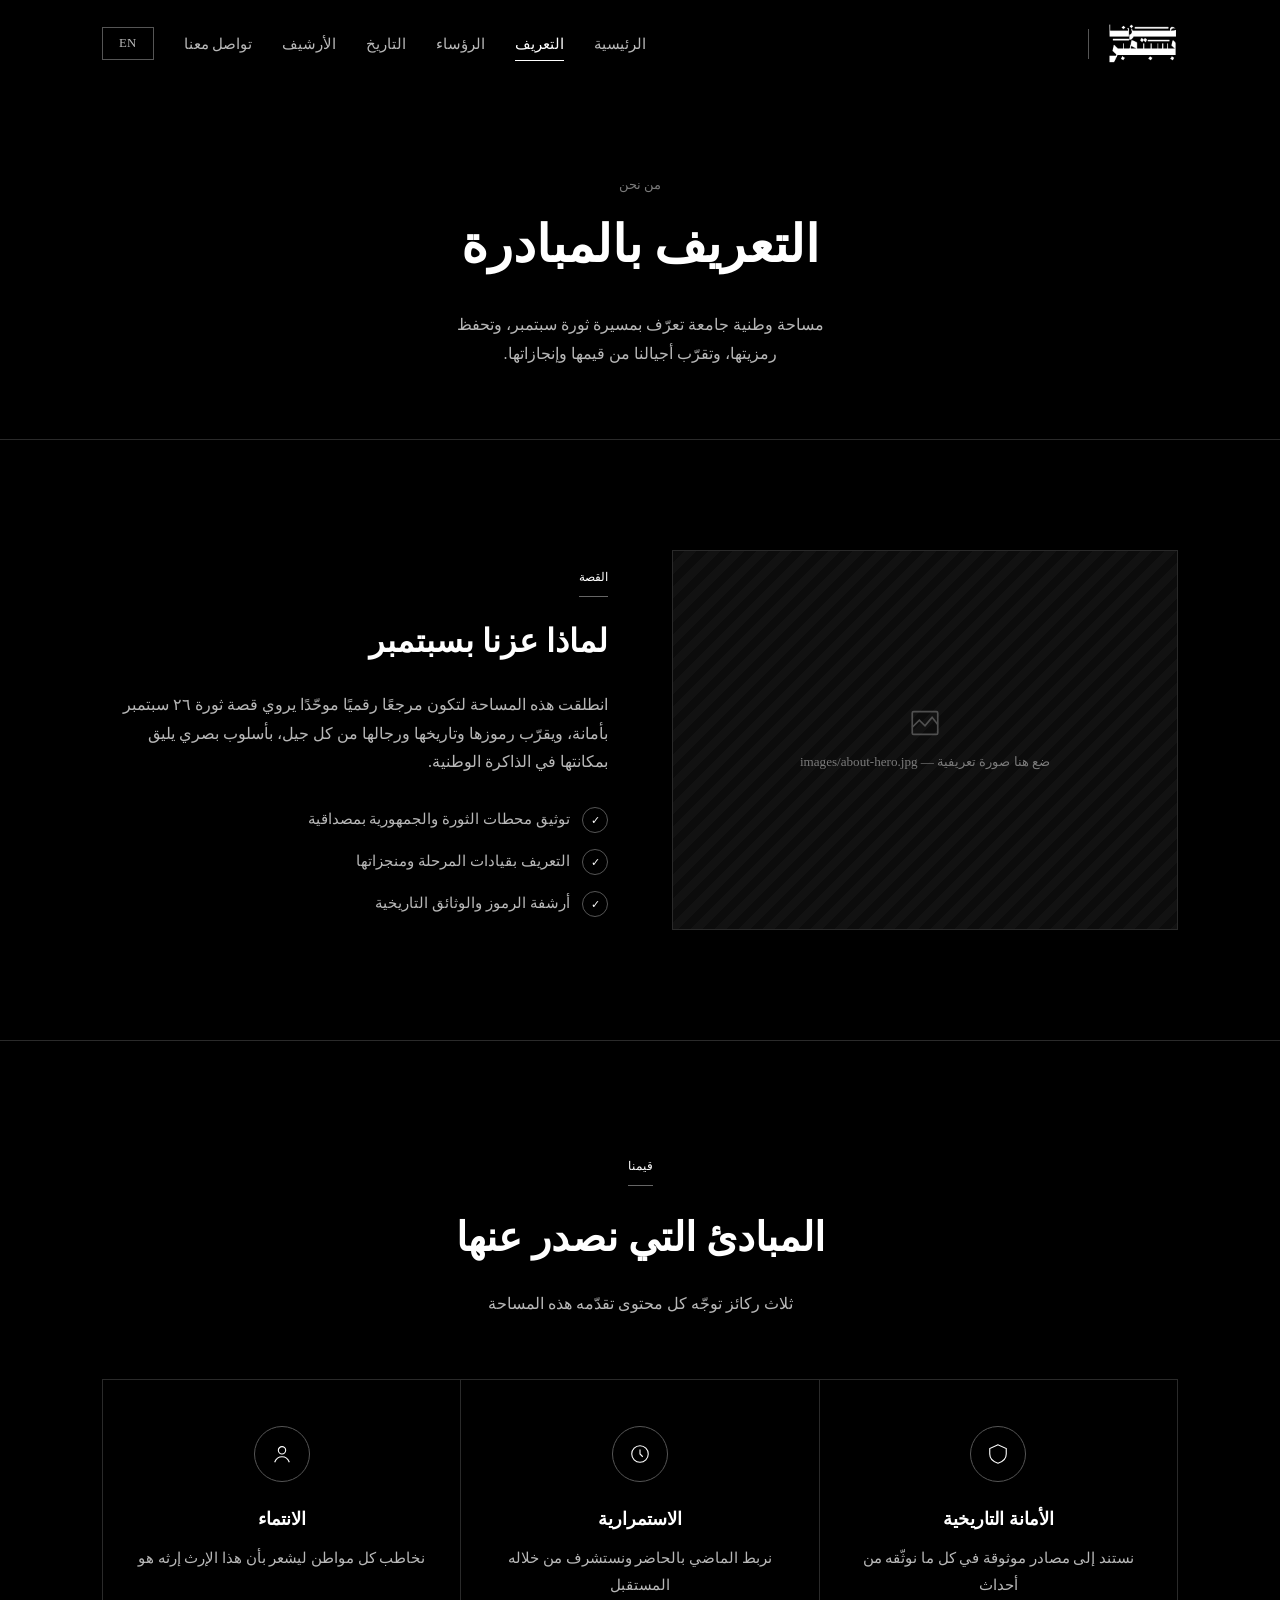
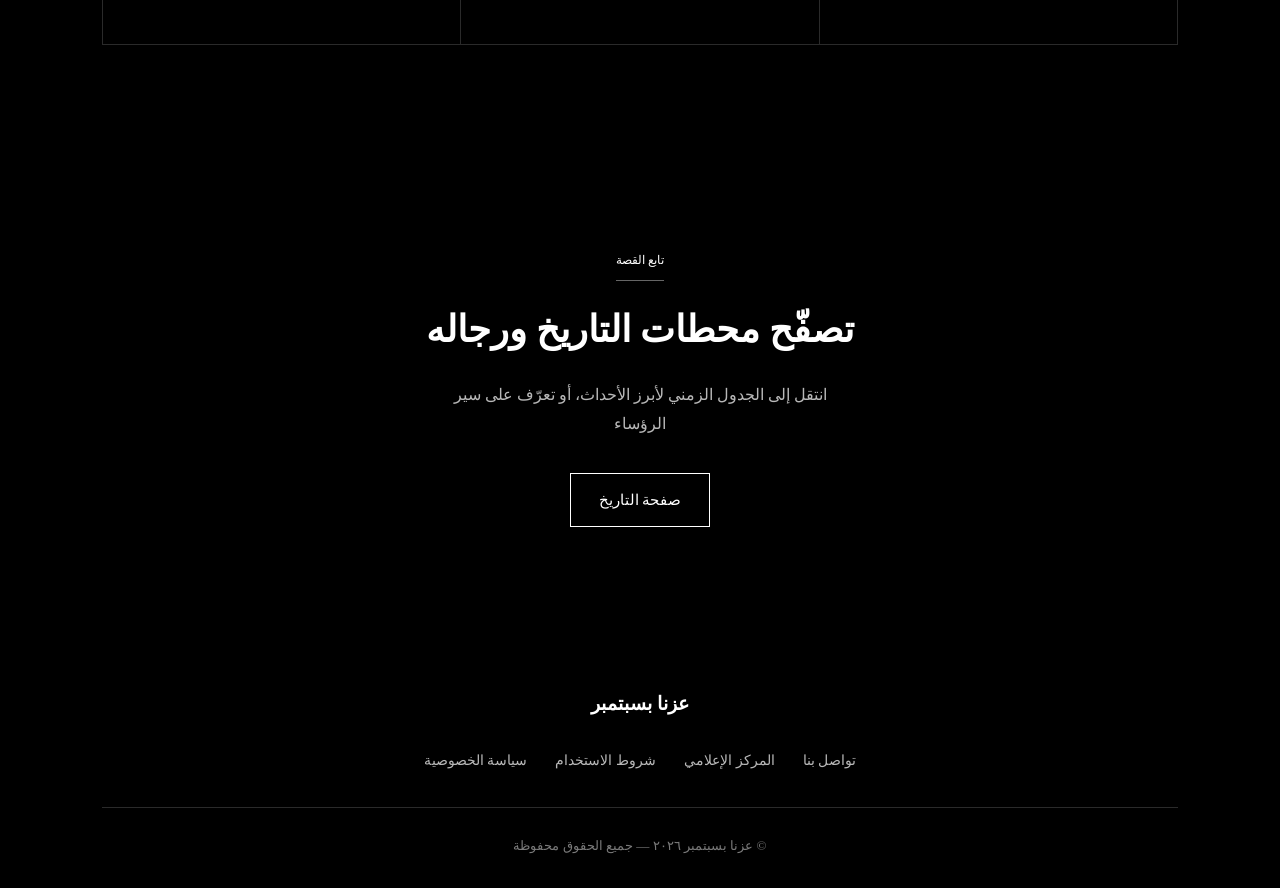
==== about.html @ acb082b2 "Add files via upload" ====
<!DOCTYPE html>
<html lang="ar" dir="rtl">
<head>
<meta charset="UTF-8">
<meta name="viewport" content="width=device-width, initial-scale=1.0">
<title data-ar="التعريف — عزنا بسبتمبر" data-en="About — Our September Pride">التعريف — عزنا بسبتمبر</title>
<link rel="stylesheet" href="css/style.css">
<script>
(function(){
  var ICONS = {
    building: '<rect x="3" y="9" width="18" height="12"/><path d="M3 9 12 3l9 6"/>',
    medal: '<circle cx="12" cy="8" r="5"/><path d="m8.5 13-2 8 5.5-3 5.5 3-2-8"/>',
    book: '<path d="M4 5c3-1.5 5.5-1.5 8 0v14c-2.5-1.5-5-1.5-8 0Z"/><path d="M20 5c-3-1.5-5.5-1.5-8 0v14c2.5-1.5 5-1.5 8 0Z"/>',
    flag: '<path d="M6 3v18"/><path d="M6 4h11l-2.5 3.5L17 11H6"/>',
    people: '<path d="M4 21c1.5-4 4.5-6 8-6s6.5 2 8 6"/><circle cx="12" cy="8" r="4"/>',
    doc: '<rect x="3" y="4" width="18" height="16" rx="1"/><path d="M3 15l5-5 4 4 5-6 4 5"/>',
    logo: '<path d="M12 2 3 6v6c0 5 4 8.5 9 10 5-1.5 9-5 9-10V6l-9-4Z"/><path d="m9 12 2 2 4-4"/>',
    person: '<circle cx="12" cy="8" r="4"/><path d="M4 21c1.6-4.5 4.8-7 8-7s6.4 2.5 8 7"/>'
  };
  function svgIcon(key, size){
    var p = ICONS[key] || ICONS.doc;
    var s = size || 34;
    return '<svg viewBox="0 0 24 24" fill="none" stroke="currentColor" stroke-width="1.2" width="' + s + '" height="' + s + '">' + p + '</svg>';
  }
  function lang(){
    return window.currentLang || (localStorage.getItem('site-lang') === 'en' ? 'en' : 'ar');
  }
  /* generic placeholder box: used when a content photo is missing */
  window.imgFallback = function(img, opts){
    opts = opts || {};
    var div = document.createElement('div');
    div.className = 'img-placeholder';
    if (opts.ratio) div.style.aspectRatio = opts.ratio;
    div.innerHTML = svgIcon(opts.icon, 34);
    var span = document.createElement('span');
    span.setAttribute('data-ar', opts.ar || '');
    span.setAttribute('data-en', opts.en || opts.ar || '');
    span.textContent = lang() === 'en' ? (opts.en || opts.ar || '') : (opts.ar || '');
    div.appendChild(span);
    if (img && img.replaceWith) img.replaceWith(div);
  };
  /* small header / hero logo mark: just swap in an icon, no box */
  window.logoFallback = function(img){
    if (img && img.parentElement) img.parentElement.innerHTML = svgIcon('logo', 20);
  };
  /* round president photo: swap in a person icon */
  window.personPhotoFallback = function(img){
    if (img && img.parentElement){
      img.parentElement.innerHTML = svgIcon('person', 40);
      var svg = img.parentElement.querySelector('svg');
      if (svg){ svg.style.margin = '36px auto'; svg.style.display = 'block'; svg.style.color = 'var(--text-dim)'; }
    }
  };
  /* small flag chip: just hide it if the flag image is missing */
  window.flagFallback = function(img){
    if (img && img.parentElement) img.parentElement.style.display = 'none';
  };
  /* hero logo video: fall back to the still image if the clip can't load */
  window.heroVideoFallback = function(video){
    if (video) video.style.display = 'none';
    var img = document.getElementById('hero-logo-img');
    if (img) img.style.display = 'block';
  };
})();
</script>
</head>
<body>

<header class="topbar">
  <div class="wrap header-flex">
    <div class="brand-cluster">
      <a href="index.html" class="brand-logo-link">
        <span class="brand-logo">
          <img src="images/logo.png" alt="شعار عزنا بسبتمبر" data-alt-ar="شعار عزنا بسبتمبر" data-alt-en="Our September Pride logo" loading="lazy"
               onerror="logoFallback(this)">
        </span>
      </a>
      <span class="header-divider" aria-hidden="true"></span>
    </div>

    <div class="nav-cluster">
      <ul class="nav-group">
        <li><a href="index.html" class="nav-link" data-ar="الرئيسية" data-en="Home">الرئيسية</a></li>
        <li><a href="about.html" class="nav-link" data-ar="التعريف" data-en="About">التعريف</a></li>
        <li><a href="presidents.html" class="nav-link" data-ar="الرؤساء" data-en="Presidents">الرؤساء</a></li>
        <li><a href="history.html" class="nav-link" data-ar="التاريخ" data-en="History">التاريخ</a></li>
        <li><a href="archive.html" class="nav-link" data-ar="الأرشيف" data-en="Archive">الأرشيف</a></li>
        <li><a href="contact.html" class="nav-link" data-ar="تواصل معنا" data-en="Contact">تواصل معنا</a></li>
      </ul>
      <button class="lang-toggle" id="lang-toggle" type="button" aria-label="Switch language / تبديل اللغة">EN</button>
      <button class="nav-toggle" aria-label="فتح القائمة" aria-expanded="false"><span></span></button>
    </div>

    <nav class="nav">
      <a href="index.html" class="nav-link" data-ar="الرئيسية" data-en="Home">الرئيسية</a>
      <a href="about.html" class="nav-link" data-ar="التعريف" data-en="About">التعريف</a>
      <a href="presidents.html" class="nav-link" data-ar="الرؤساء" data-en="Presidents">الرؤساء</a>
      <a href="history.html" class="nav-link" data-ar="التاريخ" data-en="History">التاريخ</a>
      <a href="archive.html" class="nav-link" data-ar="الأرشيف" data-en="Archive">الأرشيف</a>
      <a href="contact.html" class="nav-link" data-ar="تواصل معنا" data-en="Contact">تواصل معنا</a>
    </nav>
  </div>
</header>

<main>

  <section class="page-header">
    <span class="hero-eyebrow" data-ar="من نحن" data-en="Who We Are">من نحن</span>
    <h1 data-ar="التعريف بالمبادرة" data-en="About the Initiative">التعريف بالمبادرة</h1>
    <p class="lead" data-ar="مساحة وطنية جامعة تعرّف بمسيرة ثورة سبتمبر، وتحفظ رمزيتها، وتقرّب أجيالنا من قيمها وإنجازاتها."
       data-en="A unifying national space that introduces the journey of the September revolution, preserves its symbolism, and brings its values and achievements closer to our generations.">
       مساحة وطنية جامعة تعرّف بمسيرة ثورة سبتمبر، وتحفظ رمزيتها، وتقرّب أجيالنا من قيمها وإنجازاتها.
    </p>
  </section>

  <section class="section">
    <div class="wrap split reveal">
      <div class="split-media">
        <img src="images/about-hero.jpg" alt="صورة تعريفية" data-alt-ar="صورة تعريفية" data-alt-en="Introductory photo" loading="lazy"
             onerror="imgFallback(this,{icon:'doc',ratio:'4/3',ar:'ضع هنا صورة تعريفية — images/about-hero.jpg',en:'Add an introductory photo here — images/about-hero.jpg'})">
      </div>
      <div class="split-body">
        <span class="eyebrow" data-ar="القصة" data-en="The Story">القصة</span>
        <h3 data-ar="لماذا عزنا بسبتمبر" data-en="Why &quot;Our September Pride&quot;">لماذا عزنا بسبتمبر</h3>
        <p data-ar="انطلقت هذه المساحة لتكون مرجعًا رقميًا موحّدًا يروي قصة ثورة ٢٦ سبتمبر بأمانة، ويقرّب رموزها وتاريخها ورجالها من كل جيل، بأسلوب بصري يليق بمكانتها في الذاكرة الوطنية."
           data-en="This space was launched to be a unified digital reference that tells the story of the September 26 revolution faithfully, bringing its symbols, history, and figures closer to every generation, in a visual style befitting its place in the national memory.">
           انطلقت هذه المساحة لتكون مرجعًا رقميًا موحّدًا يروي قصة ثورة ٢٦ سبتمبر بأمانة، ويقرّب رموزها وتاريخها ورجالها من كل جيل، بأسلوب بصري يليق بمكانتها في الذاكرة الوطنية.
        </p>
        <ul class="check-list">
          <li><span class="dot">✓</span><span data-ar="توثيق محطات الثورة والجمهورية بمصداقية" data-en="Documenting the milestones of the revolution and the republic with credibility">توثيق محطات الثورة والجمهورية بمصداقية</span></li>
          <li><span class="dot">✓</span><span data-ar="التعريف بقيادات المرحلة ومنجزاتها" data-en="Introducing the era's leaders and their achievements">التعريف بقيادات المرحلة ومنجزاتها</span></li>
          <li><span class="dot">✓</span><span data-ar="أرشفة الرموز والوثائق التاريخية" data-en="Archiving national symbols and historical documents">أرشفة الرموز والوثائق التاريخية</span></li>
        </ul>
      </div>
    </div>
  </section>

  <section class="section" style="border-bottom:none">
    <div class="wrap">
      <div class="section-head reveal">
        <span class="eyebrow" data-ar="قيمنا" data-en="Our Values">قيمنا</span>
        <h2 data-ar="المبادئ التي نصدر عنها" data-en="The Principles We Stand On">المبادئ التي نصدر عنها</h2>
        <p data-ar="ثلاث ركائز توجّه كل محتوى تقدّمه هذه المساحة" data-en="Three pillars guide every piece of content this space provides">ثلاث ركائز توجّه كل محتوى تقدّمه هذه المساحة</p>
      </div>

      <div class="grid-3 reveal-stagger">
        <div class="card">
          <div class="card-icon">
            <svg viewBox="0 0 24 24" fill="none" stroke="currentColor" stroke-width="1.2"><path d="M12 2 3 6v6c0 5 4 8.5 9 10 5-1.5 9-5 9-10V6l-9-4Z"/></svg>
          </div>
          <h3 data-ar="الأمانة التاريخية" data-en="Historical Integrity">الأمانة التاريخية</h3>
          <p data-ar="نستند إلى مصادر موثوقة في كل ما نوثّقه من أحداث" data-en="We rely on credible sources for everything we document">نستند إلى مصادر موثوقة في كل ما نوثّقه من أحداث</p>
        </div>
        <div class="card">
          <div class="card-icon">
            <svg viewBox="0 0 24 24" fill="none" stroke="currentColor" stroke-width="1.2"><circle cx="12" cy="12" r="9"/><path d="M12 7v5l3 3"/></svg>
          </div>
          <h3 data-ar="الاستمرارية" data-en="Continuity">الاستمرارية</h3>
          <p data-ar="نربط الماضي بالحاضر ونستشرف من خلاله المستقبل" data-en="We connect the past with the present and look ahead to the future through it">نربط الماضي بالحاضر ونستشرف من خلاله المستقبل</p>
        </div>
        <div class="card">
          <div class="card-icon">
            <svg viewBox="0 0 24 24" fill="none" stroke="currentColor" stroke-width="1.2"><path d="M4 21c1.5-4 4.5-6 8-6s6.5 2 8 6"/><circle cx="12" cy="8" r="4"/></svg>
          </div>
          <h3 data-ar="الانتماء" data-en="Belonging">الانتماء</h3>
          <p data-ar="نخاطب كل مواطن ليشعر بأن هذا الإرث إرثه هو" data-en="We speak to every citizen so they feel this legacy is truly their own">نخاطب كل مواطن ليشعر بأن هذا الإرث إرثه هو</p>
        </div>
      </div>
    </div>
  </section>

  <section class="cta-band reveal">
    <span class="eyebrow" data-ar="تابع القصة" data-en="Follow the Story">تابع القصة</span>
    <h2 data-ar="تصفّح محطات التاريخ ورجاله" data-en="Browse the milestones of history and its figures">تصفّح محطات التاريخ ورجاله</h2>
    <p data-ar="انتقل إلى الجدول الزمني لأبرز الأحداث، أو تعرّف على سير الرؤساء" data-en="Go to the timeline of key events, or learn about the presidents' biographies">انتقل إلى الجدول الزمني لأبرز الأحداث، أو تعرّف على سير الرؤساء</p>
    <a href="history.html" class="btn btn-accent" data-ar="صفحة التاريخ" data-en="History Page">صفحة التاريخ</a>
  </section>

</main>

<footer>
  <div class="wrap">
    <div class="footer-brand" data-ar="عزنا بسبتمبر" data-en="Our September Pride">عزنا بسبتمبر</div>
    <ul class="footer-links">
      <li><a href="contact.html" data-ar="تواصل بنا" data-en="Contact Us">تواصل بنا</a></li>
      <li><a href="#" data-ar="المركز الإعلامي" data-en="Media Center">المركز الإعلامي</a></li>
      <li><a href="#" data-ar="شروط الاستخدام" data-en="Terms of Use">شروط الاستخدام</a></li>
      <li><a href="#" data-ar="سياسة الخصوصية" data-en="Privacy Policy">سياسة الخصوصية</a></li>
    </ul>
    <div class="footer-bottom" data-ar="© عزنا بسبتمبر ٢٠٢٦ — جميع الحقوق محفوظة" data-en="© Our September Pride 2026 — All rights reserved">© عزنا بسبتمبر ٢٠٢٦ — جميع الحقوق محفوظة</div>
  </div>
</footer>

<script src="js/script.js"></script>
</body>
</html>
---- css/style.css ----
/* ===========================================================
   عزنا بسبتمبر — Shared stylesheet
   =========================================================== */

:root{
  --bg:            #000000;
  --bg-panel:      #0c0c0c;
  --bg-panel-2:    #121212;
  --border:        #2a2a2a;
  --border-hover:  #555555;
  --text:          #ffffff;
  --text-muted:    #b8b8b8;
  --text-dim:      #7a7a7a;
  --accent:        #ffffff;
  --accent-dim:    rgba(255,255,255,.4);

  --font-display: 'Times New Roman', Times, 'Traditional Arabic', serif;
  --font-body:    'Times New Roman', Times, 'Traditional Arabic', serif;

  --container: 1140px;
  --radius: 2px;
  --dur: .6s;
  --ease: cubic-bezier(.22,.8,.28,1);
}

*,*::before,*::after{ box-sizing:border-box; }

html{ scroll-behavior:smooth; }

@media (prefers-reduced-motion: reduce){
  html{ scroll-behavior:auto; }
  *,*::before,*::after{ animation-duration:.001ms !important; animation-iteration-count:1 !important; transition-duration:.001ms !important; scroll-behavior:auto !important; }
}

body{
  margin:0;
  background:var(--bg);
  color:var(--text);
  font-family:var(--font-body);
  font-weight:400;
  line-height:1.8;
  direction:rtl;
  -webkit-font-smoothing:antialiased;
  overflow-x:hidden;
}

img{ max-width:100%; display:block; }

a{ color:inherit; text-decoration:none; }

::selection{ background:var(--accent); color:#0a0a0a; }

:focus-visible{
  outline:2px solid var(--accent);
  outline-offset:3px;
}

.wrap{
  max-width:var(--container);
  margin:0 auto;
  padding:0 32px;
}

h1,h2,h3,h4{
  font-family:var(--font-display);
  font-weight:800;
  margin:0;
  letter-spacing:0;
}

p{ margin:0; }

/* ---------- top bar ---------- */

.topbar{
  position:fixed;
  inset:0 0 auto 0;
  z-index:100;
  background:rgba(0,0,0,.72);
  backdrop-filter:blur(10px);
  -webkit-backdrop-filter:blur(10px);
  border-bottom:1px solid transparent;
  transition:border-color .4s var(--ease), background .4s var(--ease);
}
.topbar.is-scrolled{
  border-bottom-color:var(--border);
  background:rgba(0,0,0,.92);
}

.topbar .wrap{
  height:88px;
}

.header-flex{
  display:flex;
  align-items:center;
  justify-content:space-between;
  gap:20px;
}

.brand-cluster{
  display:flex;
  align-items:center;
  gap:20px;
  flex:none;
}

.brand-logo-link{
  display:flex;
  flex:none;
}
.brand-logo{
  display:inline-flex;
  align-items:center;
}
.brand-logo img{
  display:block;
  height:44px;
  width:auto;
  max-width:170px;
  object-fit:contain;
}
.brand-logo svg{ width:22px; height:22px; color:var(--text-dim); }

.header-divider{
  flex:none;
  width:1px;
  height:30px;
  background:var(--border-hover);
}

.nav-cluster{
  display:flex;
  align-items:center;
  gap:16px;
  flex:none;
}

.nav-group{
  display:flex;
  align-items:center;
  gap:2px;
  list-style:none;
  margin:0; padding:0;
}

.nav-link{
  display:block;
  padding:10px 14px;
  font-size:.92rem;
  color:var(--text-muted);
  border-radius:var(--radius);
  position:relative;
  white-space:nowrap;
  transition:color .25s var(--ease);
}
.nav-link::after{
  content:'';
  position:absolute;
  right:14px; left:14px; bottom:6px;
  height:1px;
  background:var(--accent);
  transform:scaleX(0);
  transform-origin:left;
  transition:transform .35s var(--ease);
}
.nav-link:hover,.nav-link.is-active{ color:var(--text); }
.nav-link:hover::after,.nav-link.is-active::after{ transform:scaleX(1); }

.lang-toggle{
  flex:none;
  border:1px solid var(--border-hover);
  background:transparent;
  color:var(--text-muted);
  font-family:var(--font-display);
  font-size:.8rem;
  letter-spacing:.02em;
  padding:8px 16px;
  cursor:pointer;
  transition:color .25s var(--ease), border-color .25s var(--ease);
}
.lang-toggle:hover{ color:var(--text); border-color:var(--text); }

/* mobile overlay nav — hidden on desktop, replaced by .nav-group */
.nav{
  display:none;
  list-style:none;
  margin:0; padding:0;
}

.nav-toggle{
  display:none;
  flex:none;
  width:40px; height:40px;
  border:1px solid var(--border);
  background:transparent;
  color:var(--text);
  align-items:center;
  justify-content:center;
  cursor:pointer;
}
.nav-toggle span{
  position:relative;
  width:16px; height:1px;
  background:var(--text);
}
.nav-toggle span::before,.nav-toggle span::after{
  content:'';
  position:absolute; right:0; left:0;
  height:1px; background:var(--text);
  transition:transform .3s var(--ease);
}
.nav-toggle span::before{ top:-5px; }
.nav-toggle span::after{ top:5px; }


/* ---------- hero ---------- */

.hero{
  min-height:92vh;
  display:flex;
  flex-direction:column;
  align-items:center;
  justify-content:center;
  text-align:center;
  padding:140px 32px 80px;
  position:relative;
}

/* ---------- gentle falling sparkles (reusable) ----------
   Usage: add  <div class="sparkle-field" data-sparkle-count="14" aria-hidden="true"></div>
   as the FIRST child of any element with position:relative (or add
   position:relative to it) and script.js will populate it with that
   many softly falling, twinkling dots. Keep the count modest (10–18)
   so it stays a quiet accent, not a snowstorm. */
.sparkle-field{
  position:absolute;
  inset:0;
  overflow:hidden;
  pointer-events:none;
  z-index:-1;
}
.sparkle{
  position:absolute;
  top:-4%;
  border-radius:50%;
  background:rgba(255,255,255,.9);
  box-shadow:0 0 6px 1px rgba(255,255,255,.35);
  opacity:0;
  animation-name:sparkle-fall;
  animation-timing-function:linear;
  animation-iteration-count:infinite;
}
@keyframes sparkle-fall{
  0%{ top:-4%; opacity:0; transform:translateX(0) scale(.5); }
  10%{ opacity:.85; }
  50%{ transform:translateX(8px) scale(1); }
  88%{ opacity:.5; }
  100%{ top:104%; opacity:0; transform:translateX(-6px) scale(.75); }
}

.hero-logo{
  width:132px;
  height:132px;
  margin-bottom:34px;
  border:1px solid var(--border-hover);
  display:grid;
  place-items:center;
  overflow:hidden;
  opacity:0;
  animation:rise 1s var(--ease) 0s forwards;
}
.hero-logo-media{
  width:100%;
  height:100%;
  object-fit:contain;
  background:var(--bg-panel);
}

.hero-eyebrow{
  font-size:.8rem;
  color:var(--text-dim);
  margin-bottom:22px;
  opacity:0;
  animation:rise .8s var(--ease) .1s forwards;
}

.hero h1{
  font-size:clamp(2.6rem, 7vw, 5.2rem);
  line-height:1.08;
  max-width:16ch;
  opacity:0;
  animation:rise 1s var(--ease) .25s forwards;
}

.hero p.lead{
  margin-top:26px;
  max-width:46ch;
  color:var(--text-muted);
  font-size:1.05rem;
  opacity:0;
  animation:rise 1s var(--ease) .45s forwards;
}

.hero-scroll{
  position:absolute;
  bottom:36px; right:50%;
  transform:translateX(50%);
  width:1px; height:52px;
  background:linear-gradient(var(--text-dim), transparent);
  opacity:0;
  animation:rise .8s var(--ease) .8s forwards;
}
.hero-scroll::after{
  content:'';
  position:absolute; top:0; right:-2px;
  width:5px; height:5px;
  border-radius:50%;
  background:var(--accent);
  animation:scrollDot 2.2s ease-in-out infinite;
}

@keyframes rise{
  from{ opacity:0; transform:translateY(18px); }
  to{ opacity:1; transform:translateY(0); }
}
@keyframes scrollDot{
  0%{ transform:translateY(0); opacity:1; }
  80%{ opacity:0; }
  100%{ transform:translateY(46px); opacity:0; }
}

/* ---------- page header (inner pages) ---------- */

.page-header{
  padding:170px 32px 70px;
  text-align:center;
  border-bottom:1px solid var(--border);
}
.page-header .hero-eyebrow{ animation-delay:.05s; }
.page-header h1{
  font-size:clamp(2.1rem, 5vw, 3.2rem);
  opacity:0;
  animation:rise .9s var(--ease) .15s forwards;
}
.page-header p.lead{
  opacity:0;
  animation:rise .9s var(--ease) .3s forwards;
  margin:20px auto 0;
  max-width:52ch;
  color:var(--text-muted);
}

/* ---------- reveal on scroll ---------- */

.reveal{
  opacity:0;
  transform:translateY(28px);
  transition:opacity .8s var(--ease), transform .8s var(--ease);
}
.reveal.is-visible{
  opacity:1;
  transform:translateY(0);
}
.reveal-stagger > *{
  opacity:0;
  transform:translateY(22px);
  transition:opacity .7s var(--ease), transform .7s var(--ease);
}
.reveal-stagger.is-visible > *{ opacity:1; transform:translateY(0); }
.reveal-stagger.is-visible > *:nth-child(1){ transition-delay:.05s; }
.reveal-stagger.is-visible > *:nth-child(2){ transition-delay:.15s; }
.reveal-stagger.is-visible > *:nth-child(3){ transition-delay:.25s; }
.reveal-stagger.is-visible > *:nth-child(4){ transition-delay:.35s; }
.reveal-stagger.is-visible > *:nth-child(5){ transition-delay:.45s; }
.reveal-stagger.is-visible > *:nth-child(6){ transition-delay:.55s; }

/* ---------- section shell ---------- */

.section{
  padding:110px 32px;
  border-bottom:1px solid var(--border);
}
.section-head{
  text-align:center;
  max-width:640px;
  margin:0 auto 60px;
}
.section-head h2{
  font-size:clamp(1.7rem, 3.4vw, 2.5rem);
}
.section-head p{
  margin-top:16px;
  color:var(--text-muted);
}
.eyebrow{
  display:inline-block;
  font-size:.78rem;
  color:var(--accent);
  margin-bottom:16px;
  padding-bottom:8px;
  border-bottom:1px solid var(--accent-dim);
}

/* ---------- split (image / text) ---------- */

.split{
  display:grid;
  grid-template-columns:1fr 1fr;
  gap:64px;
  align-items:center;
}
.split.is-reversed{ direction:ltr; }
.split.is-reversed > *{ direction:rtl; }

.split-media{
  position:relative;
  border:1px solid var(--border);
  overflow:hidden;
}
.split-media img{
  width:100%; height:100%;
  object-fit:cover;
  aspect-ratio:4/3;
  filter:grayscale(1) contrast(1.05);
  transition:transform 1.4s var(--ease), filter .6s ease;
}
.split-media:hover img{ transform:scale(1.05); filter:grayscale(.4) contrast(1.05); }

.split-body h3{
  font-size:clamp(1.5rem, 3vw, 2rem);
  margin-bottom:20px;
}
.split-body p{ color:var(--text-muted); }

.check-list{
  list-style:none;
  margin:28px 0 0;
  padding:0;
  display:flex;
  flex-direction:column;
  gap:14px;
}
.check-list li{
  display:flex;
  align-items:flex-start;
  gap:12px;
  color:var(--text-muted);
  font-size:.96rem;
}
.check-list .dot{
  flex:none;
  width:26px; height:26px;
  border:1px solid var(--border-hover);
  border-radius:50%;
  display:grid;
  place-items:center;
  color:var(--accent);
  font-size:.7rem;
  margin-top:2px;
}

/* ---------- image placeholder ---------- */

.img-placeholder{
  width:100%; height:100%;
  aspect-ratio:4/3;
  display:flex;
  flex-direction:column;
  align-items:center;
  justify-content:center;
  gap:10px;
  background:
    linear-gradient(135deg, var(--bg-panel) 25%, var(--bg-panel-2) 25%, var(--bg-panel-2) 50%, var(--bg-panel) 50%, var(--bg-panel) 75%, var(--bg-panel-2) 75%, var(--bg-panel-2));
  background-size:24px 24px;
  color:var(--text-dim);
  text-align:center;
  font-size:.82rem;
  padding:20px;
}
.img-placeholder svg{ width:34px; height:34px; opacity:.6; }

/* ---------- card grid ---------- */

.grid-3{
  display:grid;
  grid-template-columns:repeat(3,1fr);
  gap:1px;
  background:var(--border);
  border:1px solid var(--border);
}
.grid-2{
  display:grid;
  grid-template-columns:repeat(2,1fr);
  gap:1px;
  background:var(--border);
  border:1px solid var(--border);
}

.card{
  background:var(--bg);
  padding:46px 32px;
  text-align:center;
  transition:background .35s var(--ease);
}
.card:hover{ background:var(--bg-panel); }
.card-icon{
  width:56px; height:56px;
  margin:0 auto 22px;
  border:1px solid var(--border-hover);
  border-radius:50%;
  display:grid;
  place-items:center;
  color:var(--accent);
  transition:border-color .3s var(--ease), transform .3s var(--ease);
}
.card:hover .card-icon{ border-color:var(--accent); transform:translateY(-3px); }
.card-icon svg{ width:22px; height:22px; }
.card h3{
  font-size:1.1rem;
  margin-bottom:10px;
}
.card p{ color:var(--text-muted); font-size:.92rem; }

/* ---------- media card (archive-style) ---------- */

.media-card{
  position:relative;
  border:1px solid var(--border);
  aspect-ratio:16/11;
  overflow:hidden;
  display:block;
}
.media-card img{
  width:100%; height:100%;
  object-fit:cover;
  filter:grayscale(1);
  transition:transform 1.2s var(--ease), filter .5s ease;
}
.media-card:hover img{ transform:scale(1.08); filter:grayscale(.3); }
.media-card::before{
  content:'';
  position:absolute; inset:0;
  background:linear-gradient(to top, rgba(0,0,0,.82) 0%, rgba(0,0,0,.15) 55%, transparent 100%);
}
.media-card-label{
  position:absolute;
  right:0; left:0; bottom:0;
  padding:22px;
  font-family:var(--font-display);
  font-weight:700;
  font-size:1.05rem;
  text-align:center;
}

/* ---------- timeline (history page) ---------- */

.timeline{
  position:relative;
  max-width:760px;
  margin:0 auto;
  padding-top:10px;
}
.timeline::before{
  content:'';
  position:absolute;
  top:0; bottom:0; right:calc(50% - .5px);
  width:1px;
  background:var(--border);
}
.timeline-item{
  position:relative;
  width:50%;
  padding:0 44px 70px;
}
.timeline-item:nth-child(odd){ margin-right:50%; }
.timeline-item:nth-child(even){ margin-right:0; text-align:left; direction:ltr; }
.timeline-item:nth-child(even) .timeline-body{ direction:rtl; text-align:right; }
.timeline-item::before{
  content:'';
  position:absolute;
  top:6px;
  width:11px; height:11px;
  border-radius:50%;
  background:var(--bg);
  border:2px solid var(--accent);
}
.timeline-item:nth-child(odd)::before{ right:-6px; }
.timeline-item:nth-child(even)::before{ left:-6px; }
.timeline-year{
  font-family:var(--font-display);
  font-weight:800;
  color:var(--accent);
  font-size:1.1rem;
  margin-bottom:8px;
  display:block;
}
.timeline-body h3{ font-size:1.15rem; margin-bottom:8px; }
.timeline-body p{ color:var(--text-muted); font-size:.94rem; }
.timeline-media{
  border:1px solid var(--border);
  margin-bottom:16px;
  overflow:hidden;
}
.timeline-media img{
  width:100%;
  aspect-ratio:16/10;
  object-fit:cover;
  filter:grayscale(1) contrast(1.05);
  transition:transform 1.2s var(--ease), filter .5s ease;
}
.timeline-item:hover .timeline-media img{ transform:scale(1.06); filter:grayscale(.35) contrast(1.05); }
.timeline-tag{
  display:inline-block;
  font-size:.76rem;
  color:var(--text-dim);
  border:1px solid var(--border);
  padding:3px 10px;
  margin-bottom:10px;
}

/* ---------- presidents / people grid ---------- */

/* succession mini-timeline, sits above the grid */
.succession-track{
  display:flex;
  align-items:flex-start;
  gap:4px;
  position:relative;
  margin-bottom:74px;
  padding:6px 6px 0;
  overflow-x:auto;
  scrollbar-width:none;
}
.succession-track::-webkit-scrollbar{ display:none; }
.succession-track::before{
  content:'';
  position:absolute;
  top:15px; right:6px; left:6px;
  height:1px;
  background:var(--border);
}
.succession-node{
  position:relative;
  flex:1 0 108px;
  display:flex;
  flex-direction:column;
  align-items:center;
  text-align:center;
  cursor:pointer;
  background:none;
  border:none;
  color:inherit;
  font-family:var(--font-body);
  padding:0;
}
.succession-dot{
  width:18px; height:18px;
  border-radius:50%;
  border:2px solid var(--border-hover);
  background:var(--bg);
  margin-bottom:14px;
  transition:border-color .3s var(--ease), background .3s var(--ease), transform .3s var(--ease);
  position:relative;
  z-index:1;
}
.succession-node:hover .succession-dot,
.succession-node:focus-visible .succession-dot,
.succession-node.is-active .succession-dot{
  border-color:var(--text);
  background:var(--text);
  transform:scale(1.2);
}
.succession-year{
  font-family:var(--font-display);
  font-weight:700;
  font-size:.82rem;
  color:var(--text-dim);
  transition:color .3s var(--ease);
}
.succession-node:hover .succession-year,
.succession-node:focus-visible .succession-year,
.succession-node.is-active .succession-year{ color:var(--text); }
.succession-name{
  margin-top:5px;
  font-size:.72rem;
  color:var(--text-dim);
  white-space:nowrap;
  overflow:hidden;
  text-overflow:ellipsis;
  max-width:104px;
}

.people-grid{
  display:grid;
  grid-template-columns:repeat(3,1fr);
  gap:28px;
}

/* flip-in entrance, layered on top of the base .reveal-stagger fade */
.people-grid.reveal-stagger > .person-card{
  transform:perspective(900px) rotateY(10deg) translateY(20px);
  transition:opacity .8s var(--ease), transform .8s var(--ease), border-color .35s var(--ease), box-shadow .35s var(--ease);
}
.people-grid.reveal-stagger.is-visible > .person-card{
  transform:perspective(900px) rotateY(0) translateY(0);
}

.person-card{
  position:relative;
  border:1px solid var(--border);
  padding:44px 26px 34px;
  text-align:center;
}
.person-card:hover,
.person-card.is-active{
  border-color:var(--text);
  transform:translateY(-4px);
  box-shadow:0 24px 44px -26px rgba(255,255,255,.16);
}

.person-order{
  position:absolute;
  top:14px; left:14px;
  width:30px; height:30px;
  border:1px solid var(--border-hover);
  border-radius:50%;
  display:grid;
  place-items:center;
  font-family:var(--font-display);
  font-weight:700;
  font-size:.76rem;
  color:var(--text-dim);
  transition:border-color .3s var(--ease), color .3s var(--ease);
}
.person-card:hover .person-order,
.person-card.is-active .person-order{ border-color:var(--text); color:var(--text); }

.person-photo{
  width:112px; height:112px;
  margin:0 auto 18px;
  border-radius:50%;
  overflow:hidden;
  border:1px solid var(--border-hover);
}
.person-photo img{ width:100%; height:100%; object-fit:cover; filter:grayscale(1); }

.person-flag-row{
  display:flex;
  align-items:center;
  justify-content:center;
  gap:8px;
  margin-bottom:14px;
}
.person-flag{
  width:24px; height:17px;
  flex:none;
  border:1px solid var(--border-hover);
  overflow:hidden;
  display:inline-flex;
}
.person-flag img{ width:100%; height:100%; object-fit:cover; }
.person-country{
  font-size:.8rem;
  color:var(--text-dim);
  letter-spacing:.02em;
}

.person-card h3{ font-size:1.05rem; margin-bottom:6px; }
.person-role{ color:var(--accent); font-size:.85rem; margin-bottom:12px; display:block; }
.person-card p.bio{ color:var(--text-muted); font-size:.88rem; }

.person-achievements{
  list-style:none;
  margin:16px 0 0;
  padding:0;
  display:flex;
  flex-direction:column;
  gap:8px;
  text-align:right;
}
.person-achievements li{
  display:flex;
  align-items:flex-start;
  gap:8px;
  font-size:.84rem;
  color:var(--text-muted);
}
.person-achievements .dot{
  flex:none;
  width:17px; height:17px;
  margin-top:1px;
  border:1px solid var(--border-hover);
  border-radius:50%;
  display:grid;
  place-items:center;
  font-size:.58rem;
  color:var(--accent);
}

.person-term-bar{
  margin-top:20px;
  height:3px;
  background:var(--border);
  position:relative;
  overflow:hidden;
}
.person-term-bar-fill{
  position:absolute; inset:0 auto 0 0;
  width:0%;
  background:var(--text);
  transition:width 1.3s var(--ease) .2s;
}
.reveal-stagger.is-visible .person-term-bar-fill{ width:var(--fill, 0%); }

.person-term{
  margin-top:10px;
  padding-top:12px;
  font-size:.8rem;
  color:var(--text-dim);
  font-family:var(--font-display);
}

/* ---------- stats ---------- */

.stats{
  display:grid;
  grid-template-columns:repeat(4,1fr);
  gap:1px;
  background:var(--border);
  border:1px solid var(--border);
}
.stat{
  background:var(--bg);
  padding:40px 20px;
  text-align:center;
}
.stat-num{
  font-family:var(--font-display);
  font-weight:800;
  font-size:clamp(1.9rem,3.4vw,2.6rem);
  color:var(--accent);
}
.stat-label{
  margin-top:8px;
  color:var(--text-muted);
  font-size:.85rem;
}

/* ---------- CTA band ---------- */

.cta-band{
  padding:90px 32px;
  text-align:center;
}
.cta-band h2{ font-size:clamp(1.6rem,3.4vw,2.3rem); margin-bottom:18px; }
.cta-band p{ color:var(--text-muted); max-width:48ch; margin:0 auto; }
.cta-band .btn{ margin-top:34px; }

/* ---------- buttons ---------- */

.btn{
  display:inline-flex;
  align-items:center;
  gap:10px;
  padding:13px 28px;
  border:1px solid var(--text);
  color:var(--text);
  font-size:.92rem;
  background:transparent;
  cursor:pointer;
  transition:background .3s var(--ease), color .3s var(--ease), border-color .3s var(--ease);
}
.btn:hover{ background:var(--text); color:var(--bg); }
.btn.btn-accent{ border-color:var(--accent); color:var(--accent); }
.btn.btn-accent:hover{ background:var(--accent); color:#0a0a0a; }

/* ---------- form (contact) ---------- */

.form-grid{
  max-width:640px;
  margin:0 auto;
  display:grid;
  gap:20px;
}
.form-row{ display:grid; grid-template-columns:1fr 1fr; gap:20px; }
.field{ display:flex; flex-direction:column; gap:8px; text-align:right; }
.field label{ font-size:.85rem; color:var(--text-muted); }
.field input,.field textarea{
  background:var(--bg-panel);
  border:1px solid var(--border);
  color:var(--text);
  padding:13px 14px;
  font-family:var(--font-body);
  font-size:.95rem;
  resize:vertical;
  transition:border-color .25s var(--ease);
}
.field input:focus,.field textarea:focus{ outline:none; border-color:var(--accent); }
.form-note{
  margin-top:4px;
  font-size:.82rem;
  color:var(--text-dim);
}
.form-status{
  min-height:22px;
  font-size:.88rem;
  color:var(--accent);
}

.contact-info{
  display:grid;
  grid-template-columns:repeat(3,1fr);
  gap:1px;
  background:var(--border);
  border:1px solid var(--border);
  margin-bottom:70px;
}

/* ---------- footer ---------- */

footer{
  padding:70px 32px 30px;
  text-align:center;
}
.footer-brand{
  font-family:var(--font-display);
  font-weight:800;
  font-size:1.2rem;
  margin-bottom:26px;
}
.footer-links{
  display:flex;
  justify-content:center;
  flex-wrap:wrap;
  gap:28px;
  list-style:none;
  margin:0 0 34px;
  padding:0;
  font-size:.88rem;
  color:var(--text-muted);
}
.footer-links a:hover{ color:var(--text); }
.footer-bottom{
  padding-top:26px;
  border-top:1px solid var(--border);
  font-size:.82rem;
  color:var(--text-dim);
}

/* ---------- responsive ---------- */

@media (max-width:900px){
  .split{ grid-template-columns:1fr; gap:40px; }
  .split.is-reversed{ direction:rtl; }
  .grid-3,.people-grid{ grid-template-columns:repeat(2,1fr); }
  .stats{ grid-template-columns:repeat(2,1fr); }
  .contact-info{ grid-template-columns:1fr; }
}

@media (max-width:760px){
  .nav-group{ display:none; }
  .header-divider{ display:none; }
  .nav-toggle{ display:flex; }
  .nav{
    display:flex;
    position:fixed;
    inset:88px 0 0 0;
    flex-direction:column;
    align-items:stretch;
    gap:0;
    background:rgba(0,0,0,.98);
    padding:20px 32px;
    transform:translateY(-8px);
    opacity:0;
    pointer-events:none;
    transition:opacity .3s var(--ease), transform .3s var(--ease);
  }
  .nav.is-open{ opacity:1; transform:translateY(0); pointer-events:auto; }
  .nav .nav-link{ padding:16px 4px; border-bottom:1px solid var(--border); font-size:1rem; }
  .grid-3,.people-grid,.form-row,.contact-info{ grid-template-columns:1fr; }
  .succession-track{ margin-bottom:54px; }
  .succession-node{ flex-basis:88px; }
  .stats{ grid-template-columns:1fr 1fr; }
  .timeline::before{ right:6px; }
  .timeline-item,
  .timeline-item:nth-child(odd),
  .timeline-item:nth-child(even){
    width:100%;
    margin-right:0;
    padding:0 0 50px 30px;
    direction:rtl;
    text-align:right;
  }
  .timeline-item:nth-child(odd)::before,
  .timeline-item:nth-child(even)::before{ right:auto; left:1px; }
}
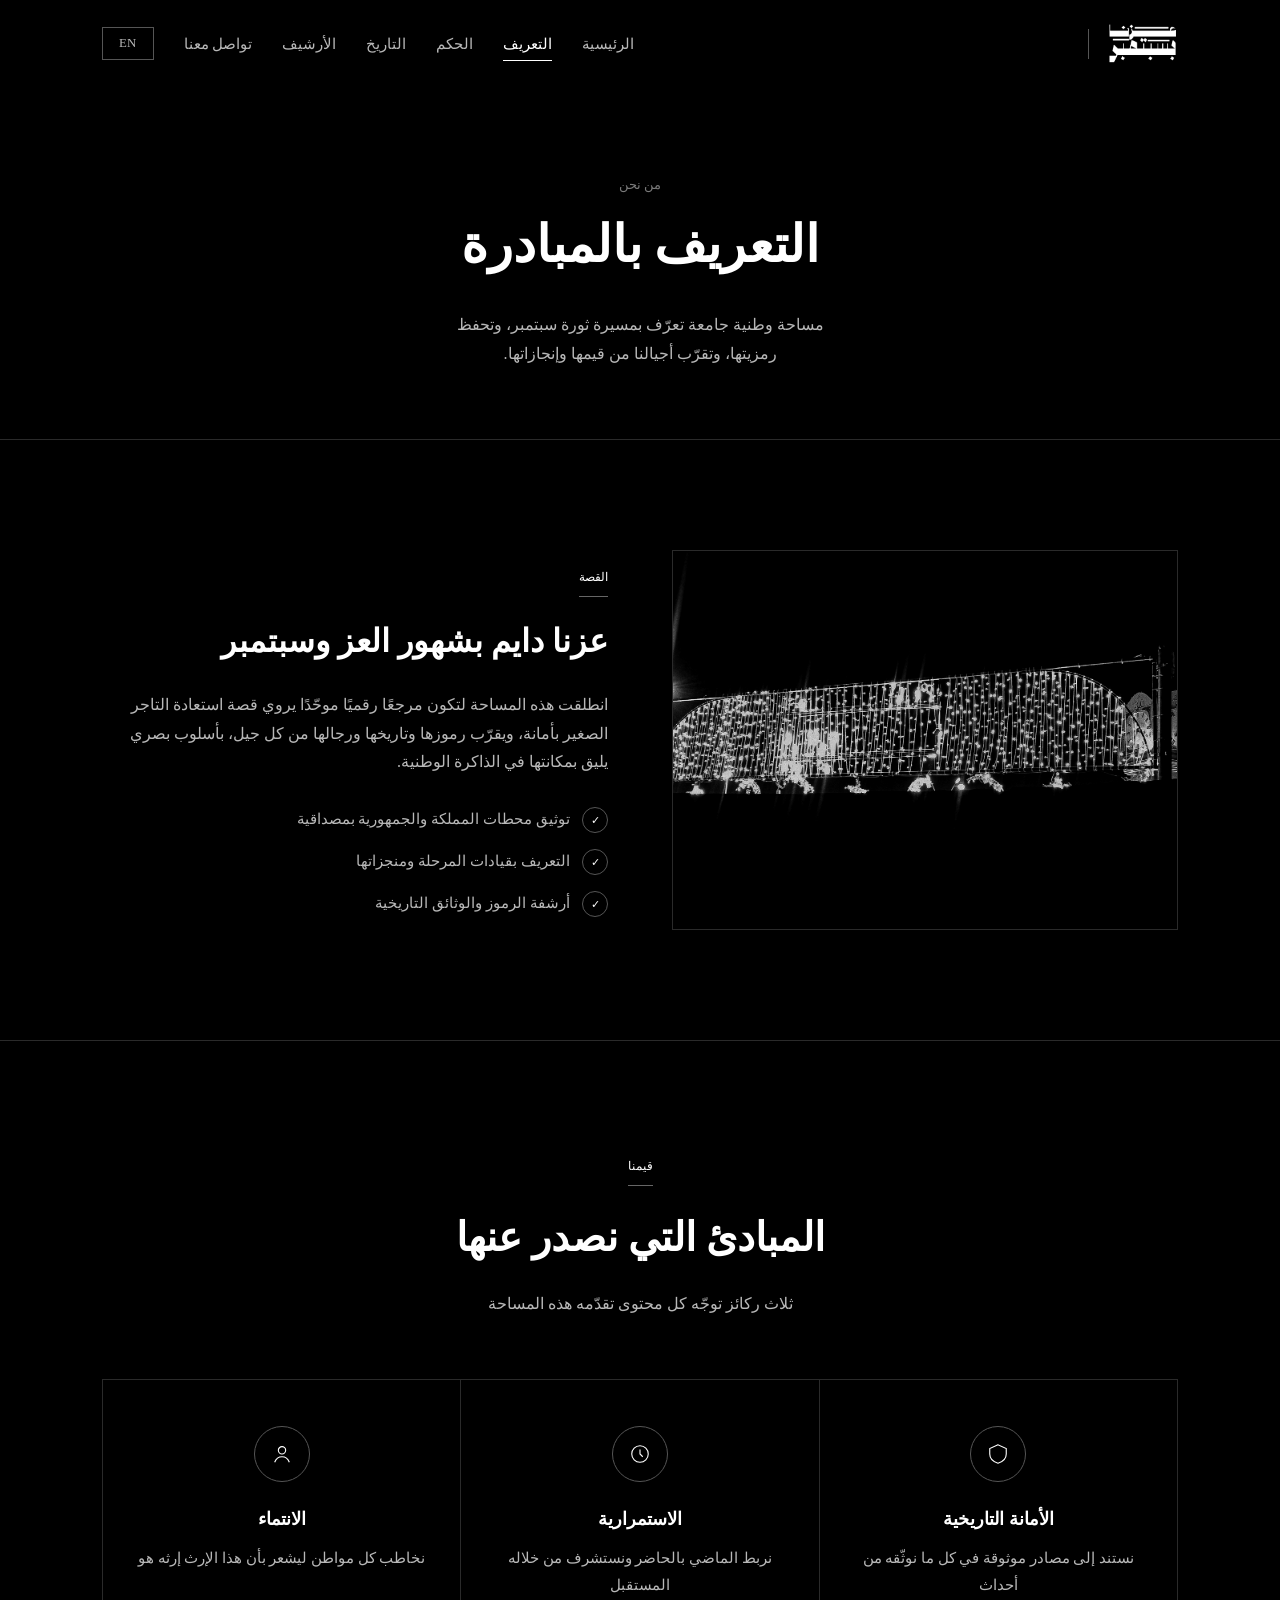
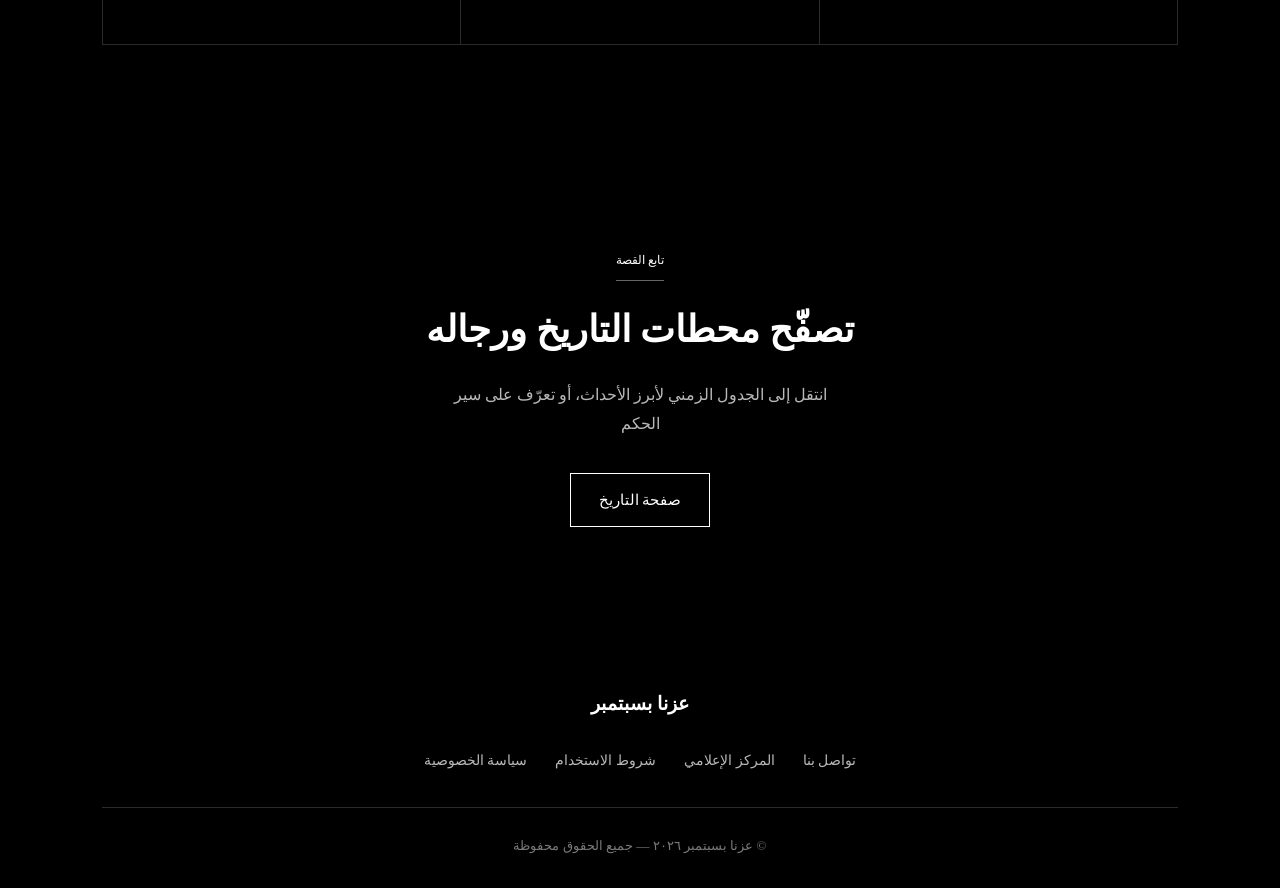
==== commit 5419d54e: "Add files via upload" ====
--- a/about.html
+++ b/about.html
@@ -3,7 +3,7 @@
 <head>
 <meta charset="UTF-8">
 <meta name="viewport" content="width=device-width, initial-scale=1.0">
-<title data-ar="التعريف — عزنا بسبتمبر" data-en="About — Our September Pride">التعريف — عزنا بسبتمبر</title>
+<title data-ar="التعريف — عزنا بسبتمبر" data-en="About — September Of Glory">التعريف — عزنا بسبتمبر</title>
 <link rel="stylesheet" href="css/style.css">
 <script>
 (function(){
@@ -71,7 +71,7 @@
     <div class="brand-cluster">
       <a href="index.html" class="brand-logo-link">
         <span class="brand-logo">
-          <img src="images/logo.png" alt="شعار عزنا بسبتمبر" data-alt-ar="شعار عزنا بسبتمبر" data-alt-en="Our September Pride logo" loading="lazy"
+          <img src="images/logo.png" alt="شعار عزنا بسبتمبر" data-alt-ar="شعار عزنا بسبتمبر" data-alt-en="September Of Glory logo" loading="lazy"
                onerror="logoFallback(this)">
         </span>
       </a>
@@ -82,7 +82,7 @@
       <ul class="nav-group">
         <li><a href="index.html" class="nav-link" data-ar="الرئيسية" data-en="Home">الرئيسية</a></li>
         <li><a href="about.html" class="nav-link" data-ar="التعريف" data-en="About">التعريف</a></li>
-        <li><a href="presidents.html" class="nav-link" data-ar="الرؤساء" data-en="Presidents">الرؤساء</a></li>
+        <li><a href="presidents.html" class="nav-link" data-ar="الحكم" data-en="Presidents">الحكم</a></li>
         <li><a href="history.html" class="nav-link" data-ar="التاريخ" data-en="History">التاريخ</a></li>
         <li><a href="archive.html" class="nav-link" data-ar="الأرشيف" data-en="Archive">الأرشيف</a></li>
         <li><a href="contact.html" class="nav-link" data-ar="تواصل معنا" data-en="Contact">تواصل معنا</a></li>
@@ -94,7 +94,7 @@
     <nav class="nav">
       <a href="index.html" class="nav-link" data-ar="الرئيسية" data-en="Home">الرئيسية</a>
       <a href="about.html" class="nav-link" data-ar="التعريف" data-en="About">التعريف</a>
-      <a href="presidents.html" class="nav-link" data-ar="الرؤساء" data-en="Presidents">الرؤساء</a>
+      <a href="presidents.html" class="nav-link" data-ar="الحكم" data-en="Presidents">الحكم</a>
       <a href="history.html" class="nav-link" data-ar="التاريخ" data-en="History">التاريخ</a>
       <a href="archive.html" class="nav-link" data-ar="الأرشيف" data-en="Archive">الأرشيف</a>
       <a href="contact.html" class="nav-link" data-ar="تواصل معنا" data-en="Contact">تواصل معنا</a>
@@ -105,6 +105,7 @@
 <main>
 
   <section class="page-header">
+    <div class="sparkle-field sparkle-field--ring" data-sparkle-count="10" aria-hidden="true"></div>
     <span class="hero-eyebrow" data-ar="من نحن" data-en="Who We Are">من نحن</span>
     <h1 data-ar="التعريف بالمبادرة" data-en="About the Initiative">التعريف بالمبادرة</h1>
     <p class="lead" data-ar="مساحة وطنية جامعة تعرّف بمسيرة ثورة سبتمبر، وتحفظ رمزيتها، وتقرّب أجيالنا من قيمها وإنجازاتها."
@@ -121,13 +122,13 @@
       </div>
       <div class="split-body">
         <span class="eyebrow" data-ar="القصة" data-en="The Story">القصة</span>
-        <h3 data-ar="لماذا عزنا بسبتمبر" data-en="Why &quot;Our September Pride&quot;">لماذا عزنا بسبتمبر</h3>
-        <p data-ar="انطلقت هذه المساحة لتكون مرجعًا رقميًا موحّدًا يروي قصة ثورة ٢٦ سبتمبر بأمانة، ويقرّب رموزها وتاريخها ورجالها من كل جيل، بأسلوب بصري يليق بمكانتها في الذاكرة الوطنية."
+        <h3 data-ar="عزنا دايم بشهور العز وسبتمبر" data-en="Why &quot;September Of Glory&quot;">لماذا عزنا بسبتمبر</h3>
+        <p data-ar="انطلقت هذه المساحة لتكون مرجعًا رقميًا موحّدًا يروي قصة استعادة التاجر الصغير بأمانة، ويقرّب رموزها وتاريخها ورجالها من كل جيل، بأسلوب بصري يليق بمكانتها في الذاكرة الوطنية."
            data-en="This space was launched to be a unified digital reference that tells the story of the September 26 revolution faithfully, bringing its symbols, history, and figures closer to every generation, in a visual style befitting its place in the national memory.">
-           انطلقت هذه المساحة لتكون مرجعًا رقميًا موحّدًا يروي قصة ثورة ٢٦ سبتمبر بأمانة، ويقرّب رموزها وتاريخها ورجالها من كل جيل، بأسلوب بصري يليق بمكانتها في الذاكرة الوطنية.
+           انطلقت هذه المساحة لتكون مرجعًا رقميًا موحّدًا يروي قصة ثورة التاجر الصغير بأمانة، ويقرّب رموزها وتاريخها ورجالها من كل جيل، بأسلوب بصري يليق بمكانتها في الذاكرة الوطنية.
         </p>
         <ul class="check-list">
-          <li><span class="dot">✓</span><span data-ar="توثيق محطات الثورة والجمهورية بمصداقية" data-en="Documenting the milestones of the revolution and the republic with credibility">توثيق محطات الثورة والجمهورية بمصداقية</span></li>
+          <li><span class="dot">✓</span><span data-ar="توثيق محطات المملكة والجمهورية بمصداقية" data-en="Documenting the milestones of the revolution and the republic with credibility">توثيق محطات المملكة والجمهورية بمصداقية</span></li>
           <li><span class="dot">✓</span><span data-ar="التعريف بقيادات المرحلة ومنجزاتها" data-en="Introducing the era's leaders and their achievements">التعريف بقيادات المرحلة ومنجزاتها</span></li>
           <li><span class="dot">✓</span><span data-ar="أرشفة الرموز والوثائق التاريخية" data-en="Archiving national symbols and historical documents">أرشفة الرموز والوثائق التاريخية</span></li>
         </ul>
@@ -172,7 +173,7 @@
   <section class="cta-band reveal">
     <span class="eyebrow" data-ar="تابع القصة" data-en="Follow the Story">تابع القصة</span>
     <h2 data-ar="تصفّح محطات التاريخ ورجاله" data-en="Browse the milestones of history and its figures">تصفّح محطات التاريخ ورجاله</h2>
-    <p data-ar="انتقل إلى الجدول الزمني لأبرز الأحداث، أو تعرّف على سير الرؤساء" data-en="Go to the timeline of key events, or learn about the presidents' biographies">انتقل إلى الجدول الزمني لأبرز الأحداث، أو تعرّف على سير الرؤساء</p>
+    <p data-ar="انتقل إلى الجدول الزمني لأبرز الأحداث، أو تعرّف على سير الحكم" data-en="Go to the timeline of key events, or learn about the presidents' biographies">انتقل إلى الجدول الزمني لأبرز الأحداث، أو تعرّف على سير الحكم</p>
     <a href="history.html" class="btn btn-accent" data-ar="صفحة التاريخ" data-en="History Page">صفحة التاريخ</a>
   </section>
 
@@ -180,14 +181,14 @@
 
 <footer>
   <div class="wrap">
-    <div class="footer-brand" data-ar="عزنا بسبتمبر" data-en="Our September Pride">عزنا بسبتمبر</div>
+    <div class="footer-brand" data-ar="عزنا بسبتمبر" data-en="September Of Glory">عزنا بسبتمبر</div>
     <ul class="footer-links">
       <li><a href="contact.html" data-ar="تواصل بنا" data-en="Contact Us">تواصل بنا</a></li>
       <li><a href="#" data-ar="المركز الإعلامي" data-en="Media Center">المركز الإعلامي</a></li>
       <li><a href="#" data-ar="شروط الاستخدام" data-en="Terms of Use">شروط الاستخدام</a></li>
       <li><a href="#" data-ar="سياسة الخصوصية" data-en="Privacy Policy">سياسة الخصوصية</a></li>
     </ul>
-    <div class="footer-bottom" data-ar="© عزنا بسبتمبر ٢٠٢٦ — جميع الحقوق محفوظة" data-en="© Our September Pride 2026 — All rights reserved">© عزنا بسبتمبر ٢٠٢٦ — جميع الحقوق محفوظة</div>
+    <div class="footer-bottom" data-ar="© عزنا بسبتمبر ٢٠٢٦ — جميع الحقوق محفوظة" data-en="© September Of Glory 2026 — All rights reserved">© عزنا بسبتمبر ٢٠٢٦ — جميع الحقوق محفوظة</div>
   </div>
 </footer>
 
--- a/css/style.css
+++ b/css/style.css
@@ -1,6 +1,31 @@
 /* ===========================================================
    عزنا بسبتمبر — Shared stylesheet
    =========================================================== */
+
+/* Local custom font slot — drop a file in /fonts (see fonts/README.txt).
+   If no file exists, these simply fail to load and the font-family
+   fallback chain below (Times New Roman etc.) is used instead — safe
+   either way, nothing breaks if the font files are absent. */
+@font-face{
+  font-family:'SiteFont';
+  src:url('../fonts/custom-font.woff2') format('woff2'),
+      url('../fonts/custom-font.woff') format('woff'),
+      url('../fonts/custom-font.ttf') format('truetype'),
+      url('../fonts/custom-font.otf') format('opentype');
+  font-weight:400;
+  font-style:normal;
+  font-display:swap;
+}
+@font-face{
+  font-family:'SiteFont';
+  src:url('../fonts/custom-font-bold.woff2') format('woff2'),
+      url('../fonts/custom-font-bold.woff') format('woff'),
+      url('../fonts/custom-font-bold.ttf') format('truetype'),
+      url('../fonts/custom-font-bold.otf') format('opentype');
+  font-weight:700 900;
+  font-style:normal;
+  font-display:swap;
+}
 
 :root{
   --bg:            #000000;
@@ -14,8 +39,8 @@
   --accent:        #ffffff;
   --accent-dim:    rgba(255,255,255,.4);
 
-  --font-display: 'Times New Roman', Times, 'Traditional Arabic', serif;
-  --font-body:    'Times New Roman', Times, 'Traditional Arabic', serif;
+  --font-display: 'SiteFont', 'Times New Roman', Times, 'Traditional Arabic', serif;
+  --font-body:    'SiteFont', 'Times New Roman', Times, 'Traditional Arabic', serif;
 
   --container: 1140px;
   --radius: 2px;
@@ -259,11 +284,46 @@
   100%{ top:104%; opacity:0; transform:translateX(-6px) scale(.75); }
 }
 
+/* per-page sparkle shapes — same gentle fall, different silhouette so
+   each page reads as its own place while staying part of one family.
+   Add the matching modifier class next to .sparkle-field:
+     index / template  → (none, default) filled dot
+     about              → .sparkle-field--ring     hollow circle
+     presidents         → .sparkle-field--diamond  filled diamond
+     history            → .sparkle-field--plus     small cross
+     archive            → .sparkle-field--square   hollow square
+     contact            → .sparkle-field--star     small 4-point star */
+.sparkle-field--ring .sparkle{
+  background:transparent;
+  border:1px solid rgba(255,255,255,.8);
+  box-shadow:none;
+}
+.sparkle-field--square .sparkle{
+  background:transparent;
+  border:1px solid rgba(255,255,255,.75);
+  box-shadow:none;
+  border-radius:1px;
+}
+.sparkle-field--diamond .sparkle{
+  border-radius:1px;
+  box-shadow:none;
+  clip-path:polygon(50% 0%,100% 50%,50% 100%,0% 50%);
+}
+.sparkle-field--plus .sparkle{
+  border-radius:0;
+  box-shadow:none;
+  clip-path:polygon(35% 0%,65% 0%,65% 35%,100% 35%,100% 65%,65% 65%,65% 100%,35% 100%,35% 65%,0% 65%,0% 35%,35% 35%);
+}
+.sparkle-field--star .sparkle{
+  border-radius:0;
+  box-shadow:none;
+  clip-path:polygon(50% 0%,61% 35%,98% 35%,68% 57%,79% 91%,50% 70%,21% 91%,32% 57%,2% 35%,39% 35%);
+}
+
 .hero-logo{
   width:132px;
   height:132px;
   margin-bottom:34px;
-  border:1px solid var(--border-hover);
   display:grid;
   place-items:center;
   overflow:hidden;
@@ -275,6 +335,11 @@
   height:100%;
   object-fit:contain;
   background:var(--bg-panel);
+}
+
+.hero-text{
+  direction:ltr;
+  text-align:center;
 }
 
 .hero-eyebrow{
@@ -333,6 +398,7 @@
 /* ---------- page header (inner pages) ---------- */
 
 .page-header{
+  position:relative;
   padding:170px 32px 70px;
   text-align:center;
   border-bottom:1px solid var(--border);
@@ -521,6 +587,25 @@
   margin-bottom:10px;
 }
 .card p{ color:var(--text-muted); font-size:.92rem; }
+
+/* clickable variant of .card, used by the homepage "explore" grid */
+a.card{ display:block; text-decoration:none; color:inherit; }
+.card-arrow{
+  margin-top:16px;
+  font-size:.82rem;
+  color:var(--text-dim);
+  display:inline-block;
+  transition:transform .3s var(--ease), color .3s var(--ease);
+}
+a.card:hover .card-arrow{ color:var(--text); transform:translateX(-4px); }
+
+.nav-tiles{
+  display:grid;
+  grid-template-columns:repeat(auto-fit, minmax(180px, 1fr));
+  gap:1px;
+  background:var(--border);
+  border:1px solid var(--border);
+}
 
 /* ---------- media card (archive-style) ---------- */
 
@@ -856,6 +941,14 @@
 .cta-band h2{ font-size:clamp(1.6rem,3.4vw,2.3rem); margin-bottom:18px; }
 .cta-band p{ color:var(--text-muted); max-width:48ch; margin:0 auto; }
 .cta-band .btn{ margin-top:34px; }
+.cta-band .btn-row{
+  display:flex;
+  gap:16px;
+  justify-content:center;
+  flex-wrap:wrap;
+  margin-top:34px;
+}
+.cta-band .btn-row .btn{ margin-top:0; }
 
 /* ---------- buttons ---------- */
 
